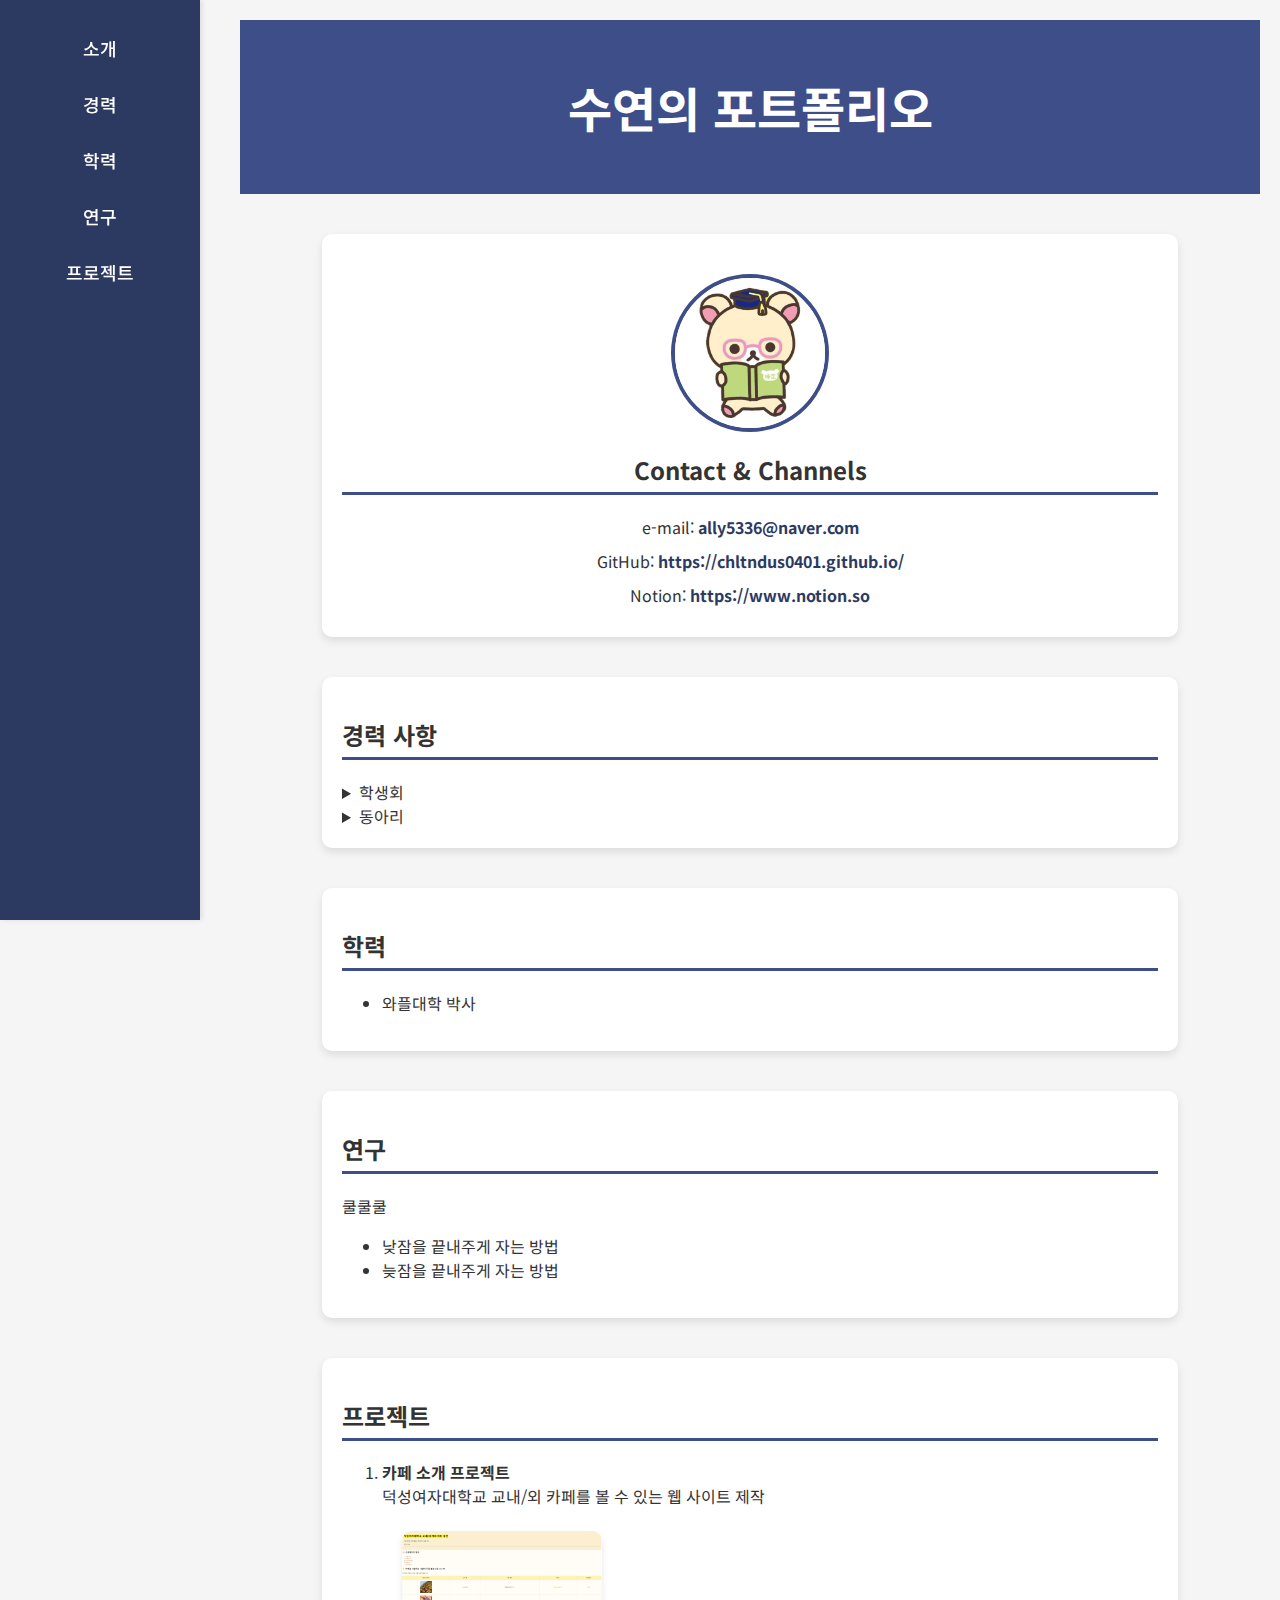
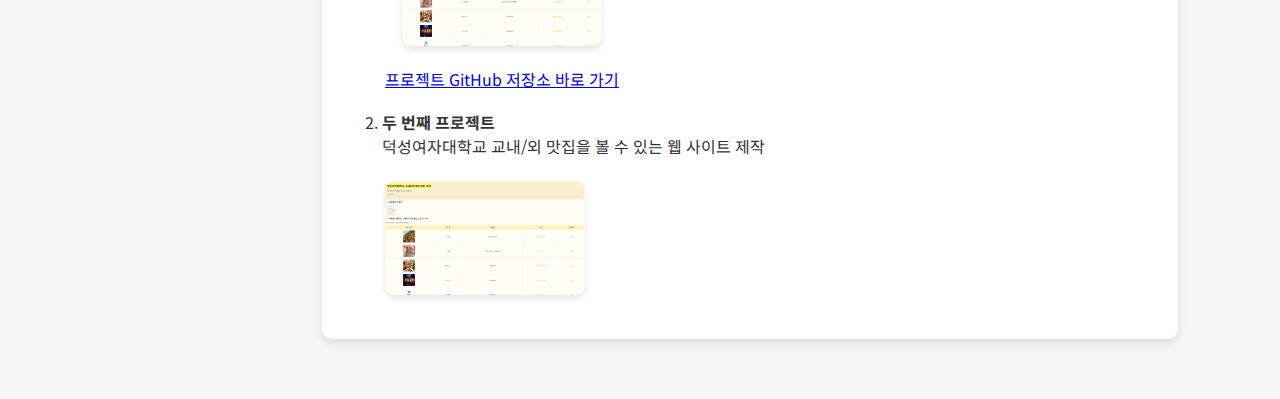
==== index.html @ 5e74493d "Add files via upload" ====
<!DOCTYPE html>
<html lang="ko">
<head>
    <meta charset="UTF-8">
    <title>talking potatoes</title>
    <link rel="stylesheet" type="text/css" href="style.css">
</head>
<body>
    <nav> <!-- 화면 왼쪽 상단에 웹 페이지 버튼 배치-->
        <a href="#overview">소개</a>
        <a href="#career">경력</a>
        <a href="#education">학력</a>
        <a href="#study">연구</a>
        <a href="#projects">프로젝트</a>
    </nav>
    <main>
    <header> <!-- 제목, 사진, 컨택 address -->
        <h1>수연의 포트폴리오</h1>
    </header>
    
    <section class="overview" id="overview">
        <img src="media/prof.jpg" alt="프로필 이미지" class="profile-img">
        <div class="contact">
            <h2>Contact & Channels</h2>
            <div class="contact-item">
                <span class="label">e-mail:</span>
                <a href="mailto:ally5336@naver.com" target="_blank">
                ally5336@naver.com
                </a>
            </div>
            <div class="contact-item">
                <span class="label">GitHub:</span>
                <a href="https://github.com/chltndus0401" target="_blank">
                https://chltndus0401.github.io/
                </a>
            </div>
            <div class="contact-item">
                <span class="label">Notion:</span>
                <a href="https://likeable-stitch-a4a.notion.site/1c8dda5d9df9805f95d3c522370f55ad?pvs=4" target="_blank">
                    https://www.notion.so
                </a>
            </div>
        </div>
    </section><!-- 경력 사항  -->
    <section class="career" id="career">
        <h2>경력 사항</h2>
        <details>
            <summary>학생회</summary>
            <ul>
                <li>덕성여자대학교 과학기술대학 학생회 사무국원</li>
                <li>덕성여자대학교 과학기술대학 학생회 사무국장</li>
            </ul>
        </details>
        <details>
            <summary>동아리</summary>
            <ul>
                <li>사이버보안 동아리 BackDoor IoT보안팀원</li>
            </ul>
        </details>
    </section>
<!-- 학력 소개 -->
    <section class="education" id="education">
        <h2>학력</h2>
        <ul>
            <li>와플대학 박사</li>
        </ul>
    </section>
<!-- 연구 소개 -->
    <section class="study" id="study">
        <h2>연구</h2>
        <summary>쿨쿨쿨</summary>
            <ul>
                <li>낮잠을 끝내주게 자는 방법</li>
                <li>늦잠을 끝내주게 자는 방법</li>
            </ul>
    </section>
<!-- 프로젝트 소개 -->    
    <section class="projects" id="projects">
        <h2>프로젝트</h2>
        <ol>
            <li>
                <strong>카페 소개 프로젝트</strong><br>
                덕성여자대학교 교내/외 카페를 볼 수 있는 웹 사이트 제작
                <div class="project-table-wrapper">
                    <table class="project-table">
                        <tbody>
                            <tr>
                                <td>
                                    <a href="https://chltndus0401.github.io/study0/" target="_blank"> <!-- 사진 누르면 웹페이지로 이동 -->
                                        <img src="media/project.png" width="150" height="150" alt="프로젝트 바로 가기">
                                        <p></p> <!-- 프로젝트 깃허브 저장소 하이퍼텍스트 -->
                                        <a href="https://github.com/chltndus0401/study0" target="_blank">
                                            프로젝트 GitHub 저장소 바로 가기
                                        </a>
                                    </a>
                                </td>
                            </tr>
                        </tbody>
                    </table>
                </div>
            </li>
            <li>
                <p></p>
                <strong>두 번째 프로젝트</strong><br>
                덕성여자대학교 교내/외 맛집을 볼 수 있는 웹 사이트 제작
                <div class="project-table-wrapper">
                    <table class="project-table">
                        <tbody>
                            <tr>
                                <td>
                                    <a href="프로젝트 볼 수 있는 링크" target="_blank">
                                        <img src="media/project.png" width="150" height="150" alt="프로젝트 바로 가기">
                                    </a>
                                    
                                </td>
                            </tr>
                        </tbody>
                    </table>
                </div>
            </li>
        </ol>
    </section>
    </main>
</body>
</html>
---- style.css ----
/* Google Fonts 적용 */
@import url('https://fonts.googleapis.com/css2?family=Noto+Sans+KR:wght@300;400;700&display=swap');

/* 기본 스타일 */
body {
    font-family: 'Noto Sans KR', sans-serif;
    margin: 0;
    padding: 0;
    background-color: #f5f5f5;
    color: #333;
    display: flex;
}

header {
    background: #3E4E88;
    color: white;
    text-align: center;
    padding: 20px 0;
    font-size: 24px;
    font-weight: bold;
    width: 100%;
}

/* 왼쪽 사이드바 네비게이션 */
nav {
    position: fixed;
    left: 0;
    top: 0;
    width: 200px;
    height: 100%;
    background: #2C3A62;
    display: flex;
    flex-direction: column;
    padding-top: 20px;
    box-shadow: 2px 0 5px rgba(0, 0, 0, 0.1);
}

nav a {
    color: white;
    text-decoration: none;
    padding: 15px;
    font-size: 18px;
    font-weight: 500;
    transition: 0.3s;
    text-align: center;
    display: block;
}

nav a:hover {
    background: #4A5EAA;
    border-radius: 5px;
}

/* 본문 영역 조정 */
main {
    margin-left: 220px;
    width: calc(100% - 220px);
    padding: 20px;
}

/* 섹션 스타일 */
section {
    width: 80%;
    margin: 40px auto;
    padding: 20px;
    background: white;
    box-shadow: 0 4px 8px rgba(0, 0, 0, 0.1);
    border-radius: 10px;
}

h2 {
    border-bottom: 3px solid #3E4E88;
    padding-bottom: 5px;
}

/* 프로필 이미지 */
.profile-img {
    display: block;
    width: 150px;
    height: 150px;
    border-radius: 50%;
    margin: 20px auto;
    object-fit: cover;
    border: 4px solid #3E4E88;
}

/* 연락처 스타일 */
.contact {
    text-align: center;
    margin-top: 20px;
}

.contact-item {
    margin: 10px 0;
}

.contact-item a {
    text-decoration: none;
    color: #2C3A62;
    font-weight: bold;
    transition: 0.3s;
}

.contact-item a:hover {
    color: #4A5EAA;
}

/* 프로젝트 섹션 */
.project-table-wrapper {
    text-align: center;
    margin-top: 20px;
}

.project-table img {
    width: 200px;
    height: auto;
    border-radius: 10px;
    box-shadow: 0 4px 6px rgba(0, 0, 0, 0.1);
}

.profile-img {
    display: block; /* 또는 inline-block */
    width: 150px;  /* 적절한 크기 지정 */
    height: auto;
}
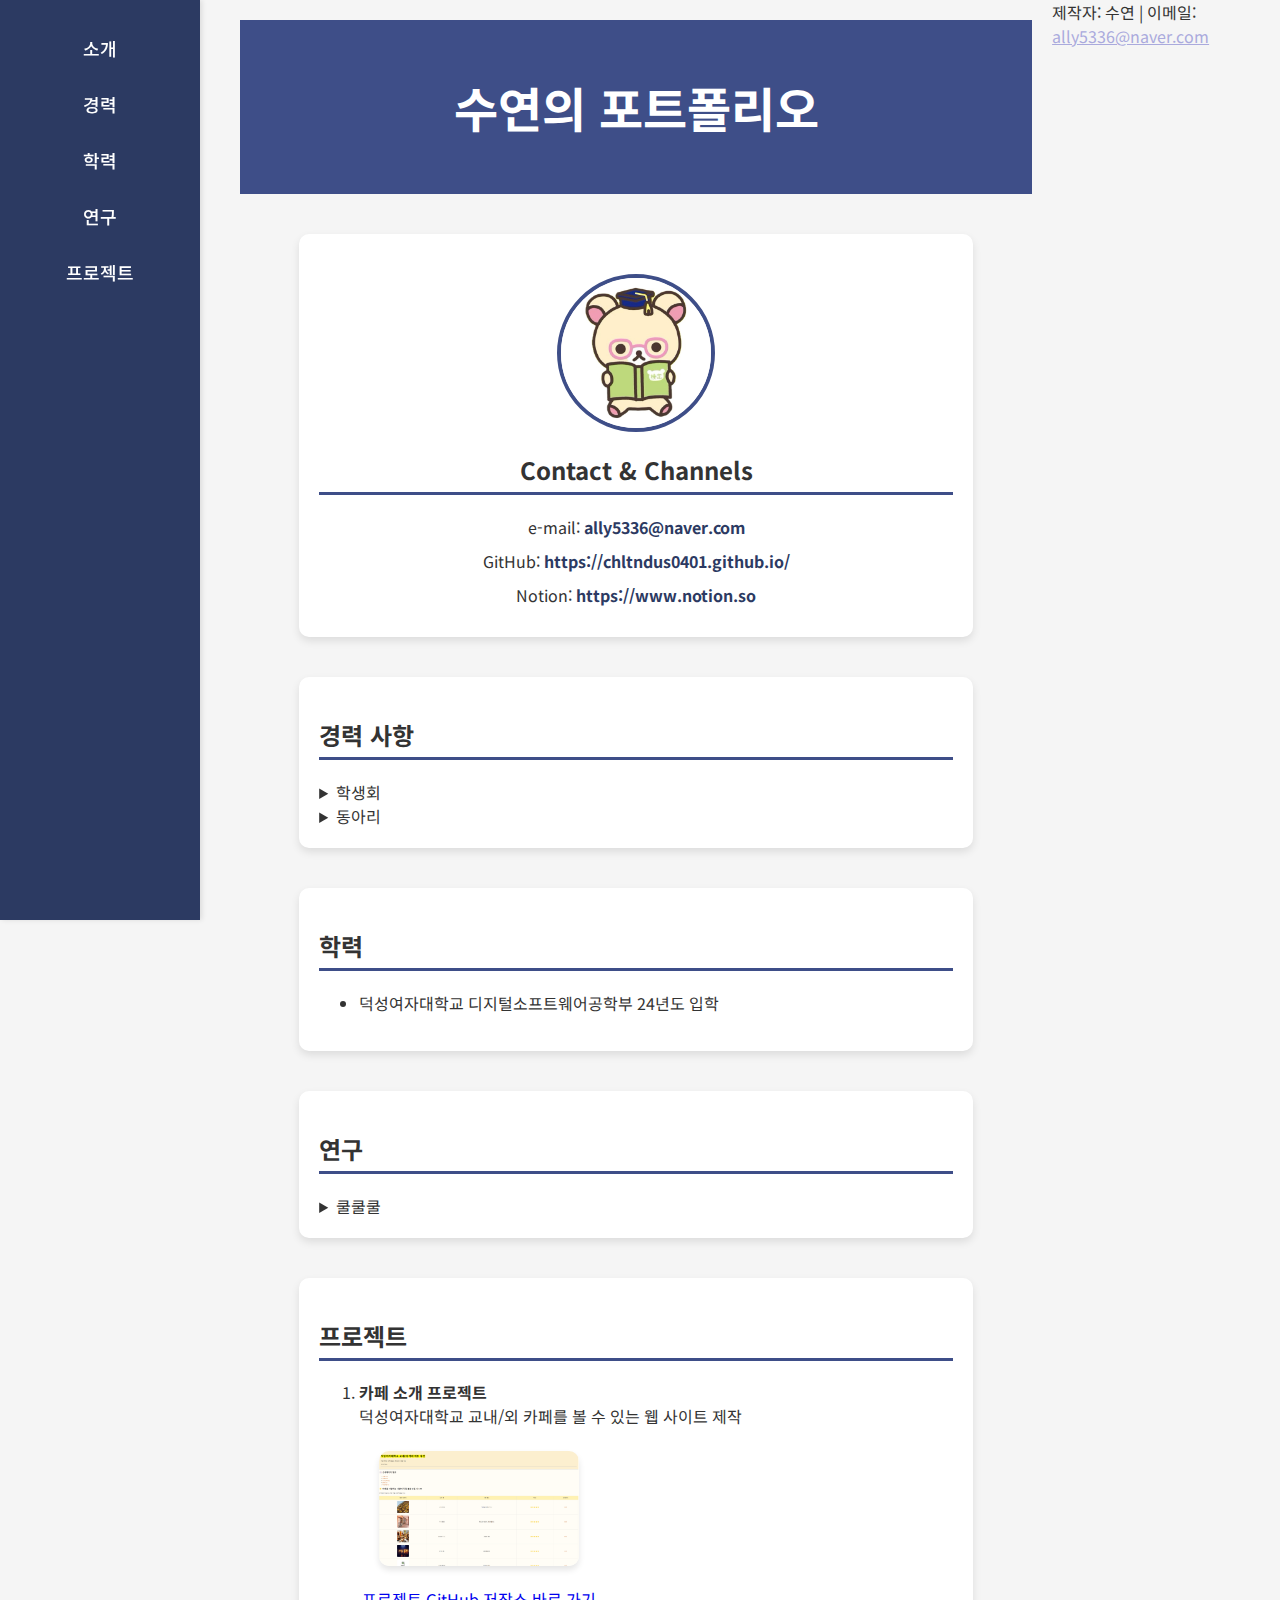
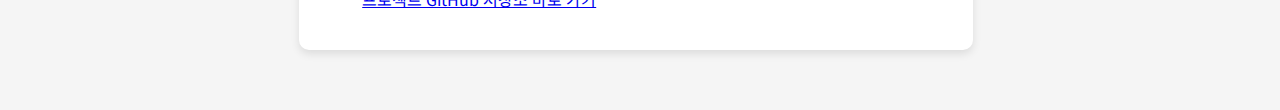
==== commit d445f14a: "add footer" ====
--- a/index.html
+++ b/index.html
@@ -16,6 +16,8 @@
     <main>
     <header> <!-- 제목, 사진, 컨택 address -->
         <h1>수연의 포트폴리오</h1>
+        <meta name="author" content="홍길동">
+        <meta name="description" content="개발자 수연의 포트폴리오 페이지입니다.">
     </header>
     
     <section class="overview" id="overview">
@@ -62,23 +64,25 @@
     <section class="education" id="education">
         <h2>학력</h2>
         <ul>
-            <li>와플대학 박사</li>
+            <li>덕성여자대학교 디지털소프트웨어공학부 24년도 입학</li>
         </ul>
     </section>
 <!-- 연구 소개 -->
     <section class="study" id="study">
         <h2>연구</h2>
+        <details>
         <summary>쿨쿨쿨</summary>
             <ul>
                 <li>낮잠을 끝내주게 자는 방법</li>
                 <li>늦잠을 끝내주게 자는 방법</li>
             </ul>
+        </details>
     </section>
 <!-- 프로젝트 소개 -->    
     <section class="projects" id="projects">
         <h2>프로젝트</h2>
         <ol>
-            <li>
+            <li> <!-- 각 프로젝트의 이미지 및 GitHub 링크 -->
                 <strong>카페 소개 프로젝트</strong><br>
                 덕성여자대학교 교내/외 카페를 볼 수 있는 웹 사이트 제작
                 <div class="project-table-wrapper">
@@ -99,27 +103,11 @@
                     </table>
                 </div>
             </li>
-            <li>
-                <p></p>
-                <strong>두 번째 프로젝트</strong><br>
-                덕성여자대학교 교내/외 맛집을 볼 수 있는 웹 사이트 제작
-                <div class="project-table-wrapper">
-                    <table class="project-table">
-                        <tbody>
-                            <tr>
-                                <td>
-                                    <a href="프로젝트 볼 수 있는 링크" target="_blank">
-                                        <img src="media/project.png" width="150" height="150" alt="프로젝트 바로 가기">
-                                    </a>
-                                    
-                                </td>
-                            </tr>
-                        </tbody>
-                    </table>
-                </div>
-            </li>
-        </ol>
     </section>
     </main>
 </body>
-</html>+<footer class="footer-fixed">
+    제작자: 수연 | 이메일: <a href="mailto:ally5336@naver.com" style="color: #aad;">ally5336@naver.com</a>
+</footer>
+
+</html>
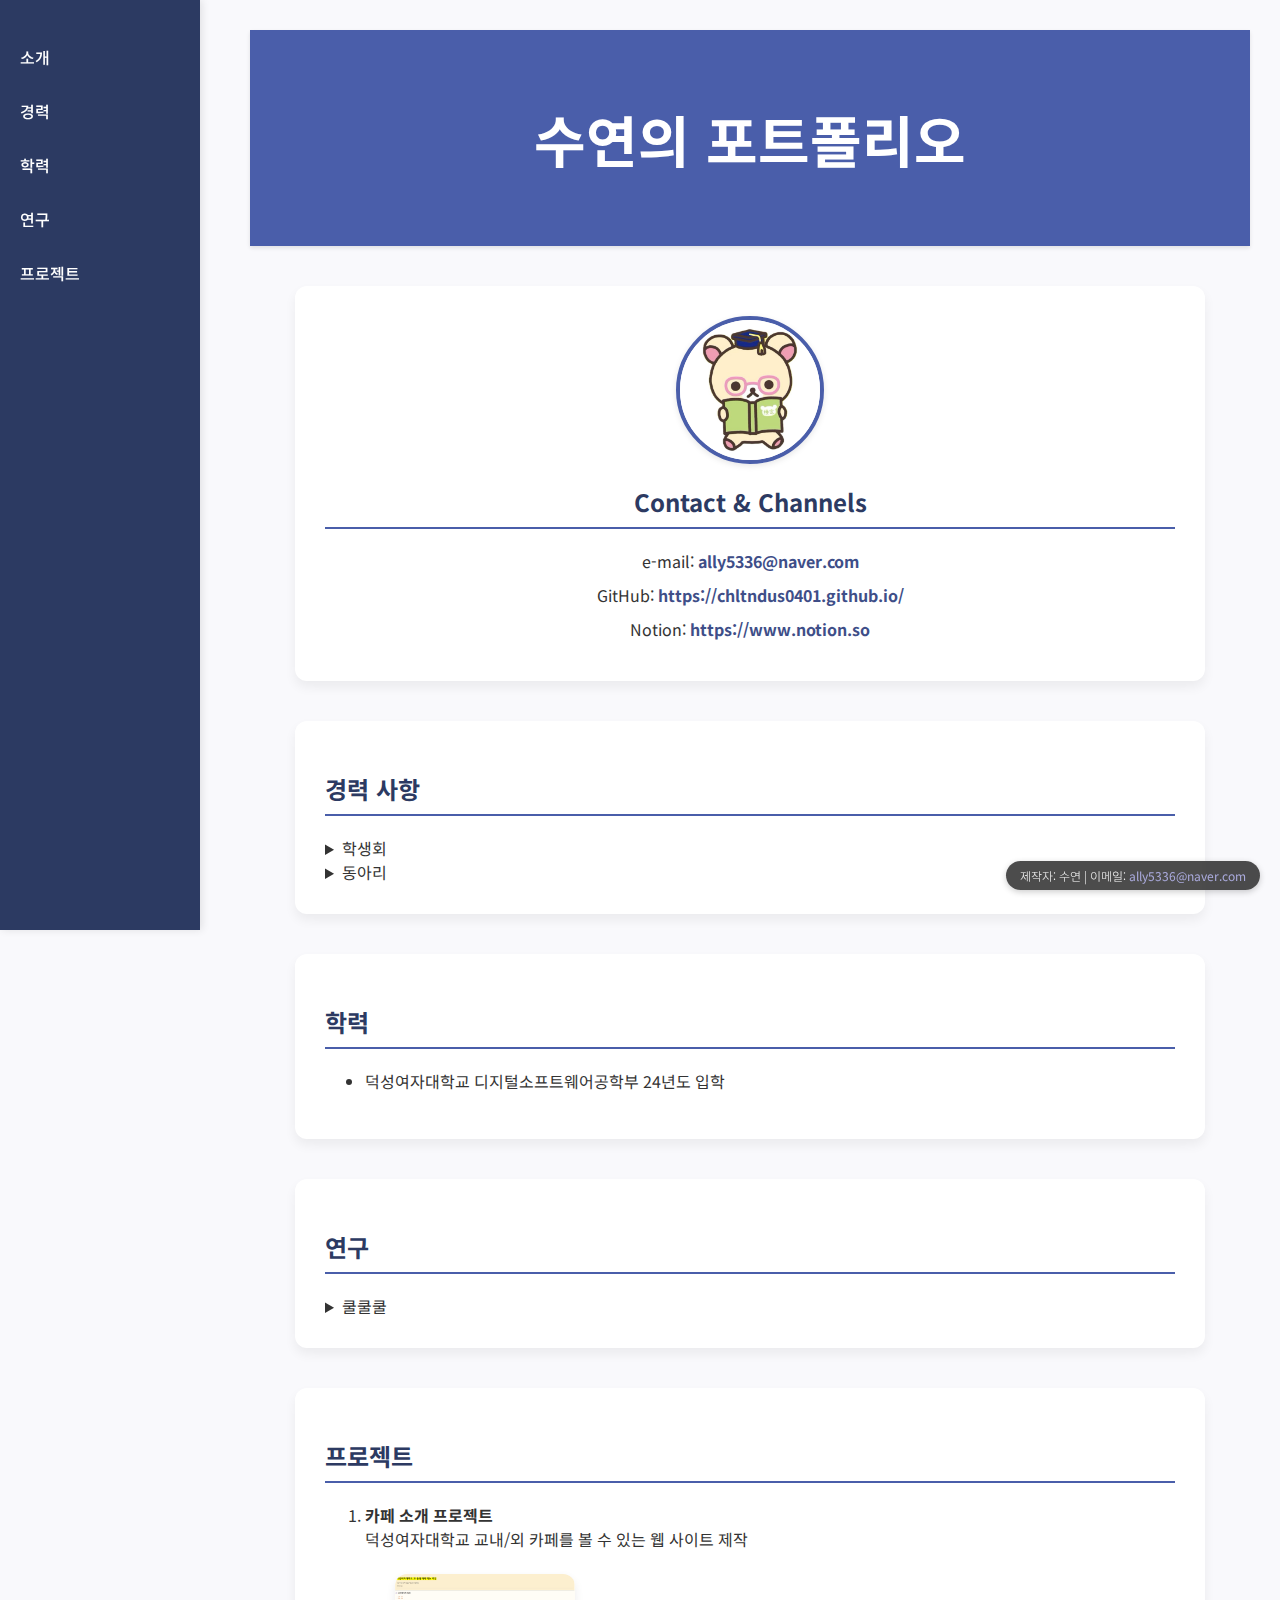
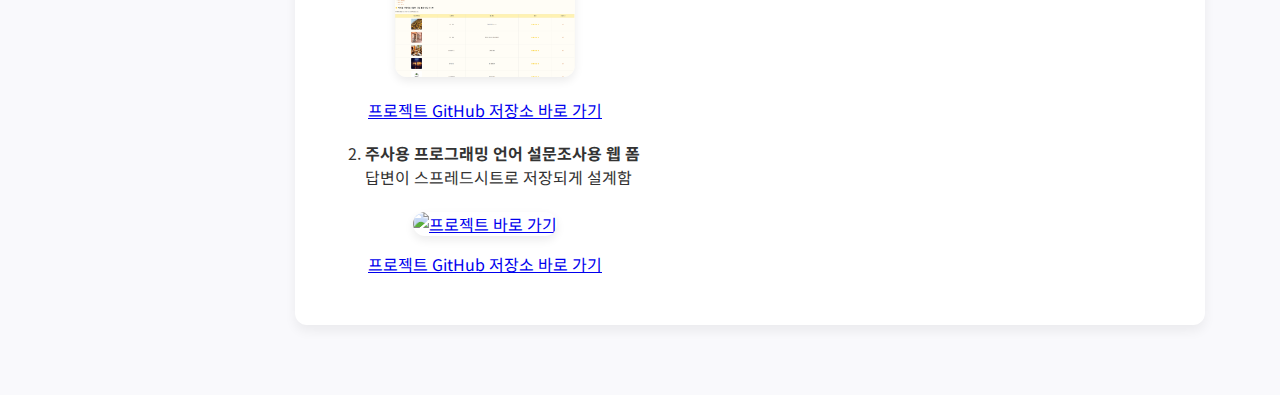
==== commit 6bdcd247: "add project form" ====
--- a/index.html
+++ b/index.html
@@ -82,7 +82,7 @@
     <section class="projects" id="projects">
         <h2>프로젝트</h2>
         <ol>
-            <li> <!-- 각 프로젝트의 이미지 및 GitHub 링크 -->
+            <li> <!-- 첫 번째째 프로젝트의 이미지 및 GitHub 링크 -->
                 <strong>카페 소개 프로젝트</strong><br>
                 덕성여자대학교 교내/외 카페를 볼 수 있는 웹 사이트 제작
                 <div class="project-table-wrapper">
@@ -102,12 +102,34 @@
                         </tbody>
                     </table>
                 </div>
+            </li><p></p>
+            <li> <!-- 두 번째 프로젝트의 이미지 및 GitHub 링크 -->
+                <strong>주사용 프로그래밍 언어 설문조사용 웹 폼</strong><br>
+                답변이 스프레드시트로 저장되게 설계함
+                <div class="project-table-wrapper">
+                    <table class="project-table">
+                        <tbody>
+                            <tr>
+                                <td>
+                                    <a href="https://chltndus0401.github.io/portfolio/form.html" target="_blank"> <!-- 사진 누르면 웹페이지로 이동 -->
+                                        <img src="media/form.png" width="150" height="150" alt="프로젝트 바로 가기">
+                                        <p></p> <!-- 프로젝트 깃허브 저장소 하이퍼텍스트 -->
+                                        <a href="https://github.com/chltndus0401/portfolio" target="_blank">
+                                            프로젝트 GitHub 저장소 바로 가기
+                                        </a>
+                                    </a>
+                                </td>
+                            </tr>
+                        </tbody>
+                    </table>
+                </div>
             </li>
     </section>
     </main>
 </body>
-<footer class="footer-fixed">
+<footer class="footer-fixed"> <!--footer add-->
     제작자: 수연 | 이메일: <a href="mailto:ally5336@naver.com" style="color: #aad;">ally5336@naver.com</a>
 </footer>
+</html>
 
 </html>
--- a/style.css
+++ b/style.css
@@ -6,19 +6,20 @@
     font-family: 'Noto Sans KR', sans-serif;
     margin: 0;
     padding: 0;
-    background-color: #f5f5f5;
+    background-color: #f9f9fc;
     color: #333;
     display: flex;
 }
 
 header {
-    background: #3E4E88;
+    background: #4A5EAA;
     color: white;
     text-align: center;
-    padding: 20px 0;
-    font-size: 24px;
-    font-weight: bold;
+    padding: 30px 0;
+    font-size: 28px;
+    font-weight: 400;
     width: 100%;
+    box-shadow: 0 2px 4px rgba(0, 0, 0, 0.1);
 }
 
 /* 왼쪽 사이드바 네비게이션 */
@@ -31,57 +32,61 @@
     background: #2C3A62;
     display: flex;
     flex-direction: column;
-    padding-top: 20px;
-    box-shadow: 2px 0 5px rgba(0, 0, 0, 0.1);
+    padding-top: 30px;
+    box-shadow: 2px 0 8px rgba(0, 0, 0, 0.1);
 }
 
 nav a {
     color: white;
     text-decoration: none;
-    padding: 15px;
-    font-size: 18px;
+    padding: 15px 20px;
+    font-size: 16px;
     font-weight: 500;
     transition: 0.3s;
-    text-align: center;
+    text-align: left;
     display: block;
 }
 
 nav a:hover {
     background: #4A5EAA;
-    border-radius: 5px;
+    border-left: 5px solid #fff;
+    padding-left: 15px;
 }
 
 /* 본문 영역 조정 */
 main {
     margin-left: 220px;
     width: calc(100% - 220px);
-    padding: 20px;
+    padding: 30px;
 }
 
 /* 섹션 스타일 */
 section {
-    width: 80%;
+    width: 85%;
     margin: 40px auto;
-    padding: 20px;
+    padding: 30px;
     background: white;
-    box-shadow: 0 4px 8px rgba(0, 0, 0, 0.1);
-    border-radius: 10px;
+    box-shadow: 0 6px 12px rgba(0, 0, 0, 0.06);
+    border-radius: 12px;
 }
 
 h2 {
-    border-bottom: 3px solid #3E4E88;
-    padding-bottom: 5px;
+    border-bottom: 2px solid #4A5EAA;
+    padding-bottom: 8px;
+    color: #2C3A62;
+    margin-bottom: 20px;
 }
 
 /* 프로필 이미지 */
 .profile-img {
     display: block;
-    width: 150px;
-    height: 150px;
+    width: 140px;
+    height: 140px;
     border-radius: 50%;
-    margin: 20px auto;
+    margin: 0 auto;
     object-fit: cover;
-    border: 4px solid #3E4E88;
+    border: 4px solid #4A5EAA;
+    box-shadow: 0 2px 6px rgba(0, 0, 0, 0.1);
 }
 
 /* 연락처 스타일 */
@@ -96,13 +101,13 @@
 
 .contact-item a {
     text-decoration: none;
-    color: #2C3A62;
+    color: #3E4E88;
     font-weight: bold;
     transition: 0.3s;
 }
 
 .contact-item a:hover {
-    color: #4A5EAA;
+    color: #2C3A62;
 }
 
 /* 프로젝트 섹션 */
@@ -112,14 +117,44 @@
 }
 
 .project-table img {
-    width: 200px;
+    width: 180px;
     height: auto;
-    border-radius: 10px;
-    box-shadow: 0 4px 6px rgba(0, 0, 0, 0.1);
+    border-radius: 12px;
+    box-shadow: 0 4px 10px rgba(0, 0, 0, 0.08);
+    transition: transform 0.2s ease-in-out;
 }
 
-.profile-img {
-    display: block; /* 또는 inline-block */
-    width: 150px;  /* 적절한 크기 지정 */
-    height: auto;
-}+.project-table img:hover {
+    transform: scale(1.03);
+}
+
+/* 고정형 꼬리말 - 작고 예쁘게 개선 */
+.footer-fixed {
+    position: fixed;
+    bottom: 10px;
+    right: 20px;
+    background-color: rgba(0, 0, 0, 0.7);
+    color: #fff;
+    font-size: 12px;
+    padding: 6px 14px;
+    border-radius: 20px;
+    box-shadow: 0 2px 6px rgba(0, 0, 0, 0.2);
+    z-index: 1000;
+    backdrop-filter: blur(4px);
+    font-weight: 300;
+    transition: opacity 0.3s ease;
+}
+
+.footer-fixed:hover {
+    opacity: 0.9;
+}
+
+.footer-fixed a {
+    color: #aad;
+    text-decoration: none;
+    font-weight: 400;
+}
+
+.footer-fixed a:hover {
+    text-decoration: underline;
+}
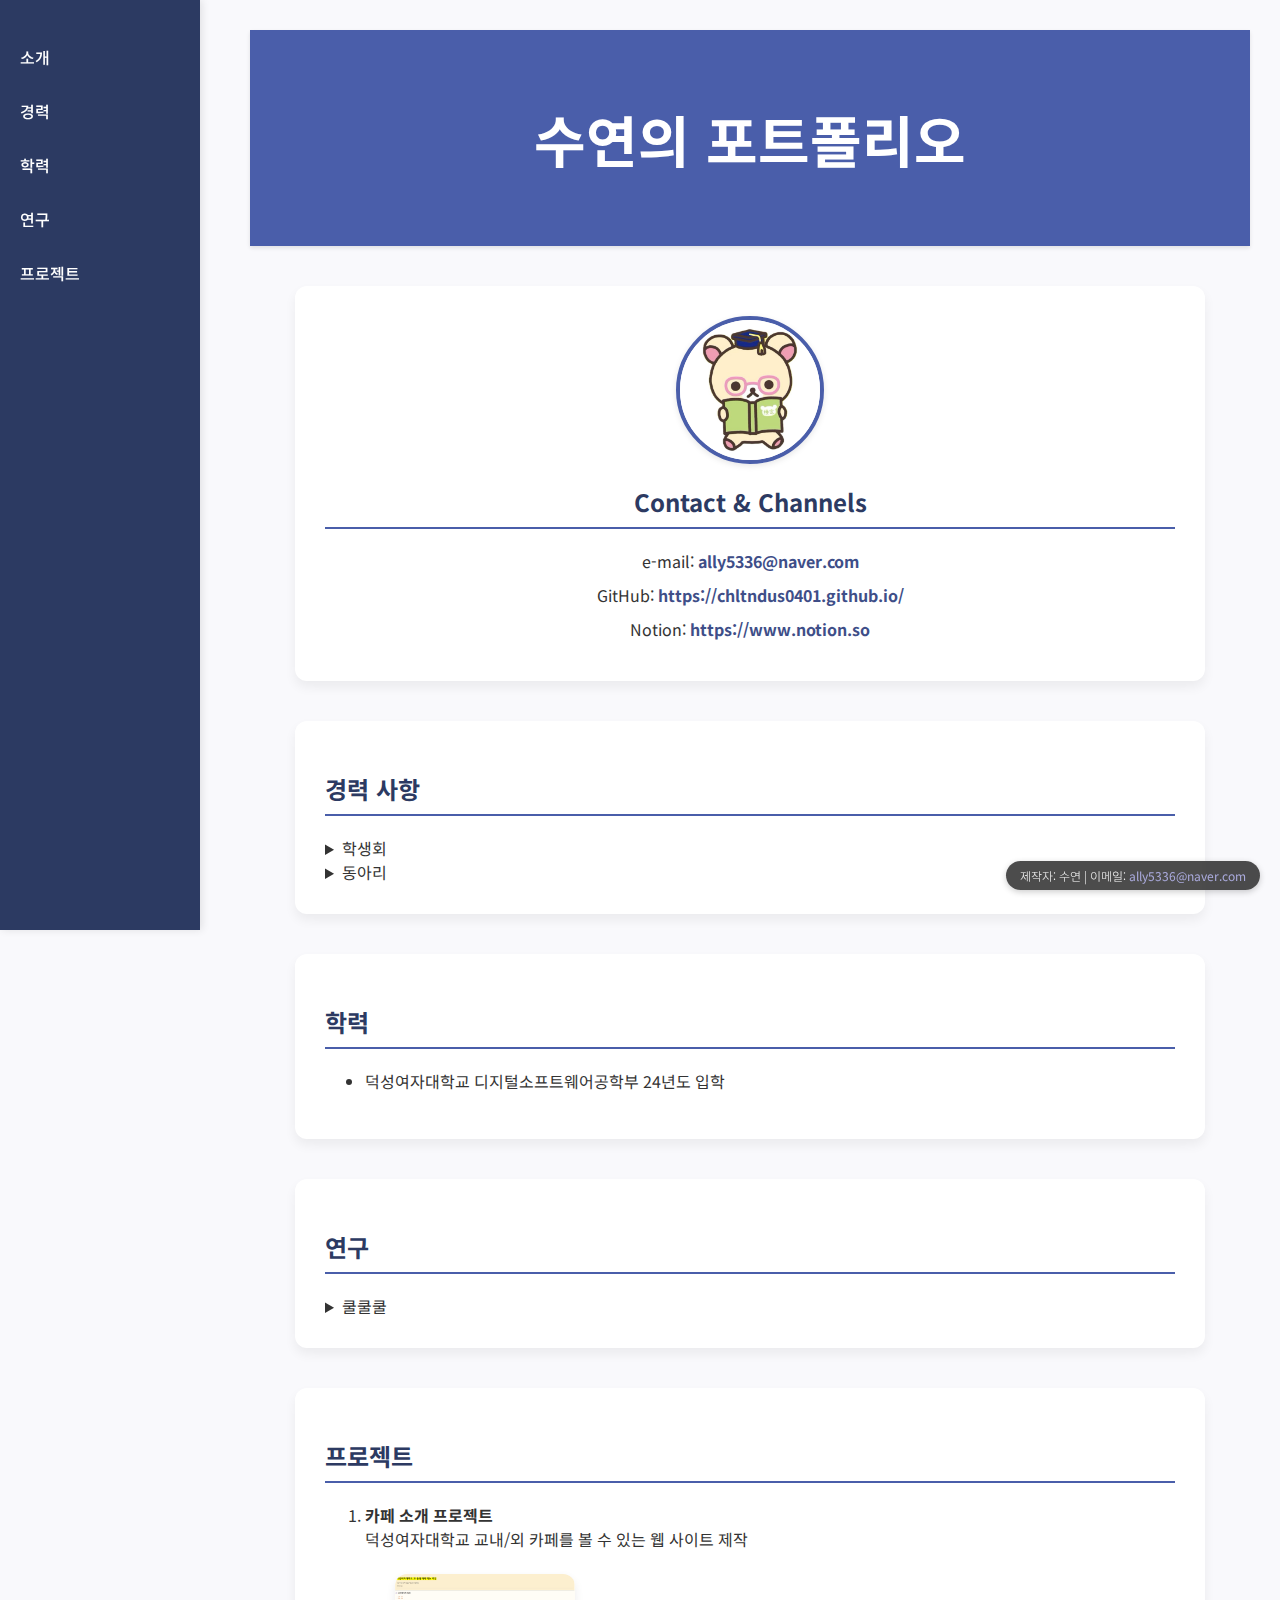
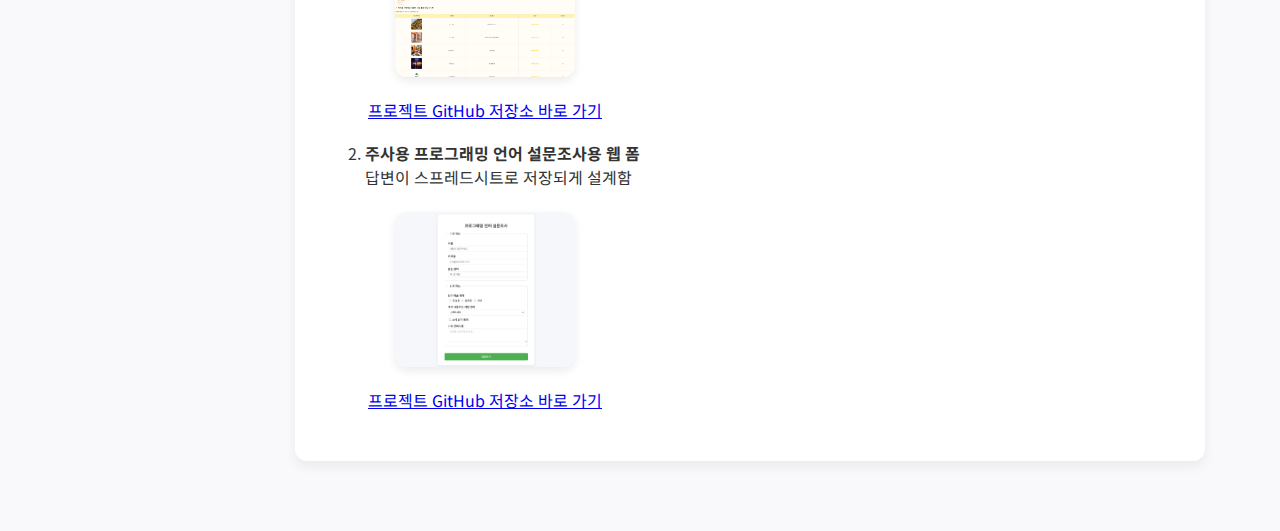
==== commit 76d44b2a: "Update index.html" ====
--- a/index.html
+++ b/index.html
@@ -2,6 +2,9 @@
 <html lang="ko">
 <head>
     <meta charset="UTF-8">
+    <meta name="author" content="수연">
+    <meta name="description" content="개발자 수연의 포트폴리오 페이지입니다.">
+    <meta name="viewport" content="width=device-width, initial-scale=1.0">
     <title>talking potatoes</title>
     <link rel="stylesheet" type="text/css" href="style.css">
 </head>
@@ -16,8 +19,6 @@
     <main>
     <header> <!-- 제목, 사진, 컨택 address -->
         <h1>수연의 포트폴리오</h1>
-        <meta name="author" content="홍길동">
-        <meta name="description" content="개발자 수연의 포트폴리오 페이지입니다.">
     </header>
     
     <section class="overview" id="overview">
@@ -131,5 +132,3 @@
     제작자: 수연 | 이메일: <a href="mailto:ally5336@naver.com" style="color: #aad;">ally5336@naver.com</a>
 </footer>
 </html>
-
-</html>
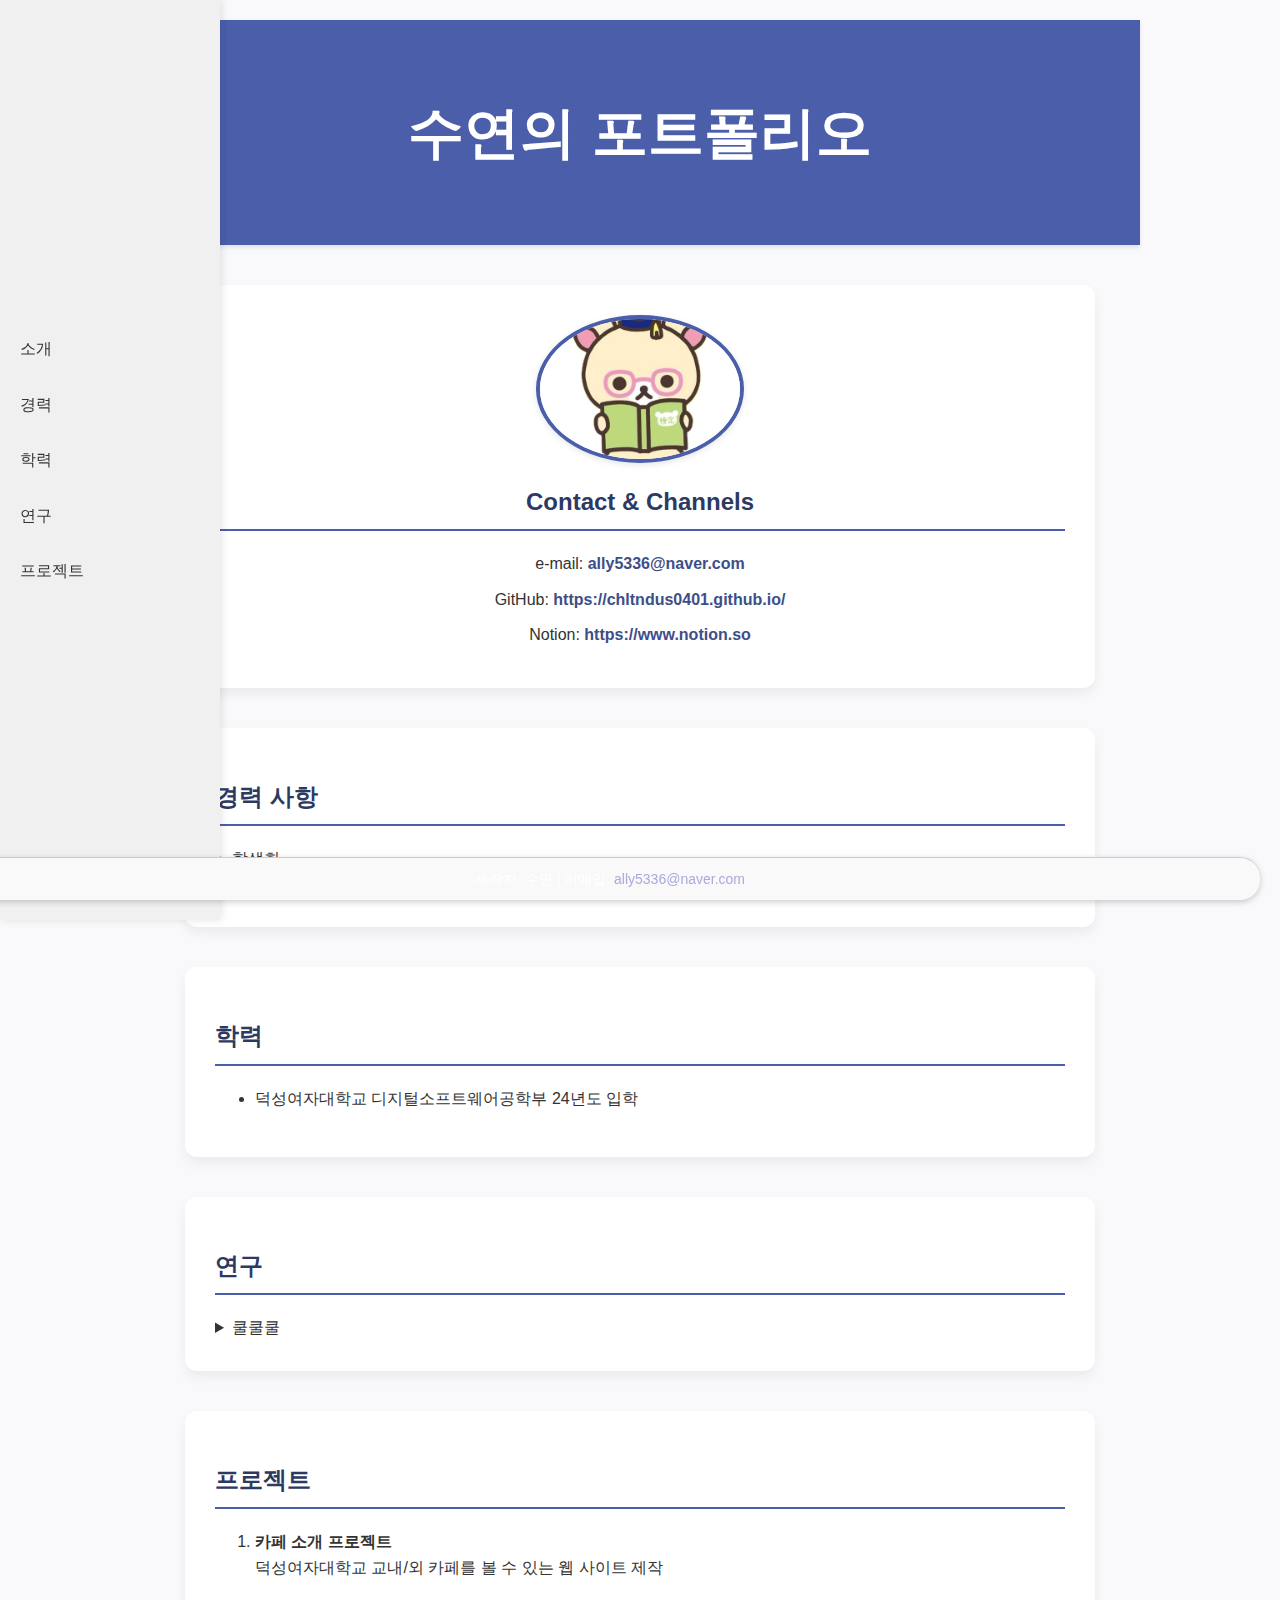
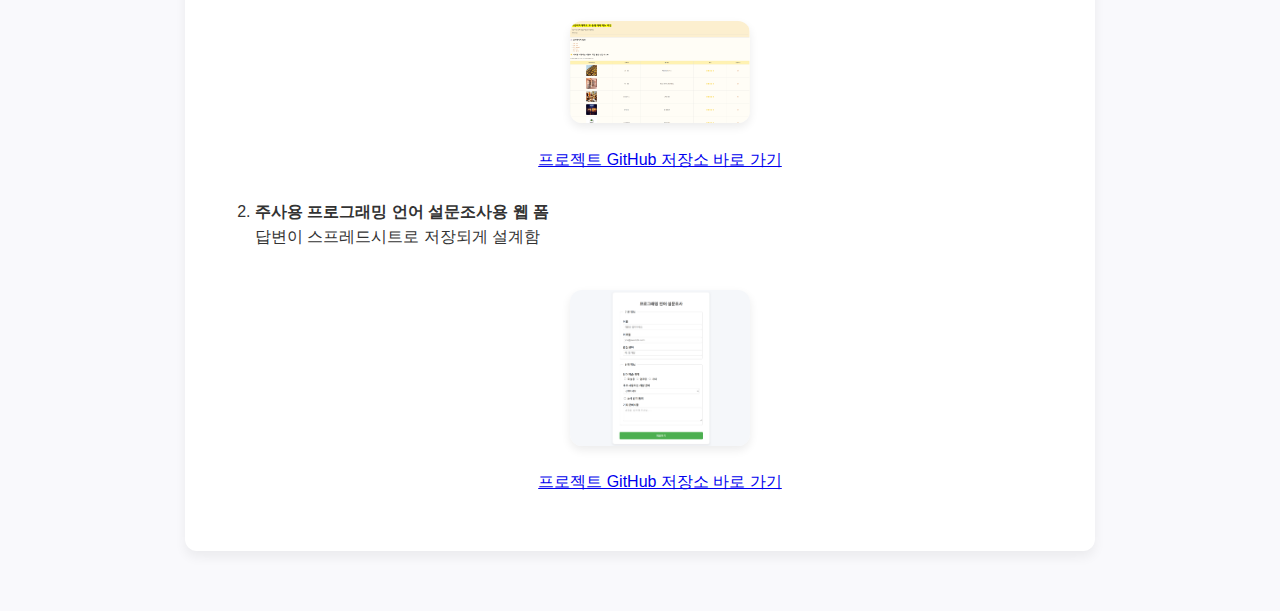
==== commit 7359c810: "del meta" ====
--- a/index.html
+++ b/index.html
@@ -4,7 +4,6 @@
     <meta charset="UTF-8">
     <meta name="author" content="수연">
     <meta name="description" content="개발자 수연의 포트폴리오 페이지입니다.">
-    <meta name="viewport" content="width=device-width, initial-scale=1.0">
     <title>talking potatoes</title>
     <link rel="stylesheet" type="text/css" href="style.css">
 </head>
--- a/style.css
+++ b/style.css
@@ -158,3 +158,101 @@
 .footer-fixed a:hover {
     text-decoration: underline;
 }
+
+/* 공통 스타일 */
+body {
+  margin: 0;
+  font-family: 'Segoe UI', sans-serif;
+  line-height: 1.6;
+}
+
+main {
+  max-width: 1000px;
+  margin: 0 auto;
+  padding: 20px;
+}
+
+nav {
+  display: flex;
+  gap: 10px;
+  flex-wrap: wrap;
+  padding: 10px;
+  background-color: #f0f0f0;
+  justify-content: center;
+}
+
+nav a {
+  padding: 10px;
+  text-decoration: none;
+  color: #333;
+}
+
+nav a:hover {
+  background-color: #ddd;
+  border-radius: 6px;
+}
+
+img.profile-img {
+  max-width: 200px;
+  width: 100%;
+  border-radius: 50%;
+  display: block;
+  margin: 0 auto 20px auto;
+}
+
+.project-table-wrapper {
+  overflow-x: auto;
+}
+
+.project-table {
+  width: 100%;
+  border-collapse: collapse;
+  margin-top: 10px;
+}
+
+.project-table td {
+  text-align: center;
+  padding: 10px;
+  transition: background-color 0.3s ease;
+}
+
+.project-table td:hover {
+  background-color: #f2f2f2;
+}
+
+.footer-fixed {
+  background-color: #f9f9f9;
+  text-align: center;
+  padding: 10px;
+  font-size: 14px;
+  position: fixed;
+  bottom: 0;
+  width: 100%;
+  border-top: 1px solid #ccc;
+}
+
+/* 모바일 대응용 미디어 쿼리 */
+@media screen and (max-width: 768px) {
+  nav {
+    flex-direction: column;
+    align-items: center;
+  }
+
+  main {
+    padding: 10px;
+  }
+
+  .contact-item {
+    word-break: break-all;
+  }
+
+  .project-table td {
+    display: block;
+    width: 100%;
+  }
+
+  .footer-fixed {
+    position: static;
+    margin-top: 30px;
+  }
+}
